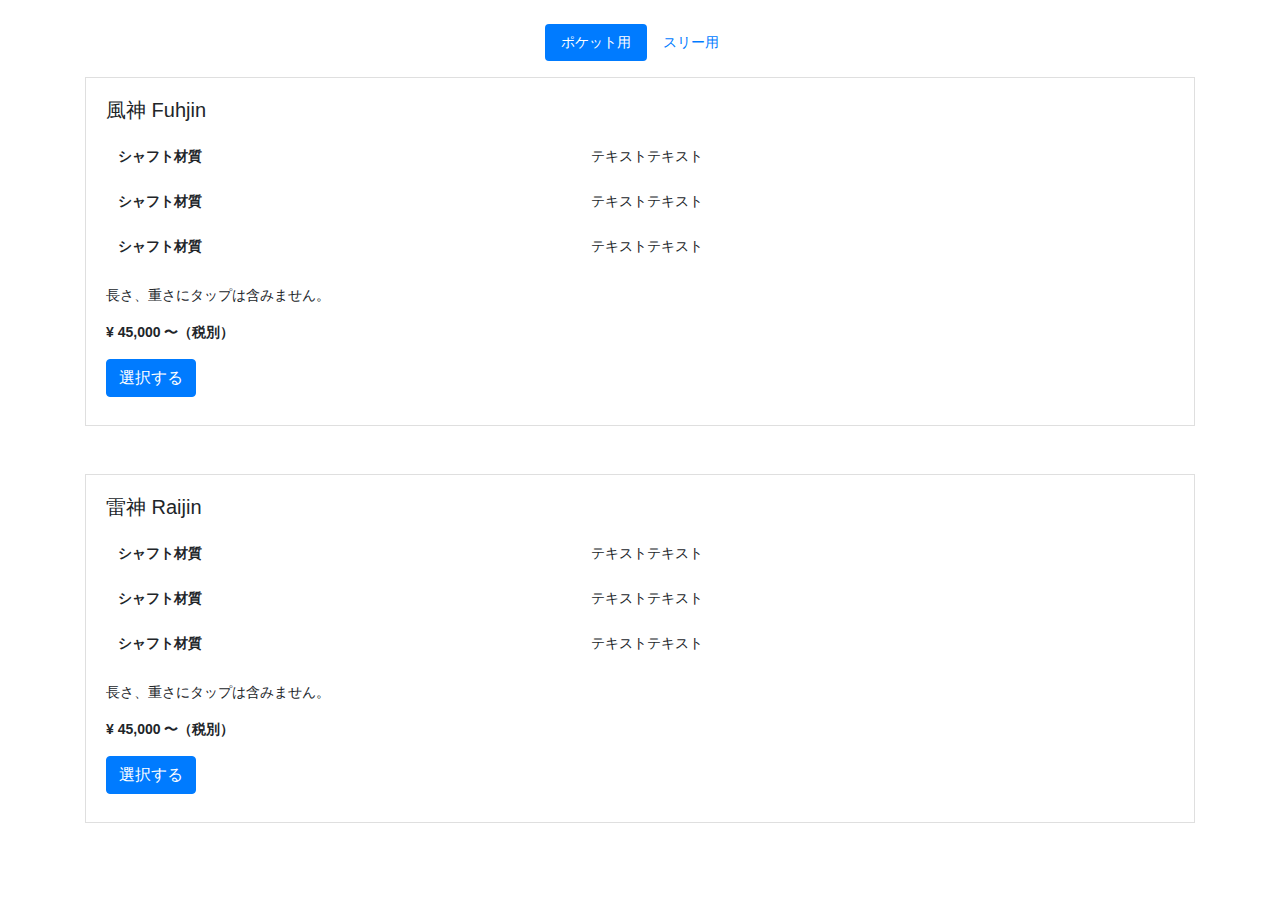
==== index.html @ 4dcd8f87 "add file" ====
<!DOCTYPE html>
<html lang="ja">
  <head>
    <meta charset="UTF-8" />
    <meta name="viewport" content="width=device-width, initial-scale=1.0" />
    <title>Document</title>
    <link
      rel="stylesheet"
      href="https://stackpath.bootstrapcdn.com/bootstrap/4.3.1/css/bootstrap.min.css"
      integrity="sha384-ggOyR0iXCbMQv3Xipma34MD+dH/1fQ784/j6cY/iJTQUOhcWr7x9JvoRxT2MZw1T"
      crossorigin="anonymous"
    />
    <link rel="stylesheet" href="./style.css" />
  </head>
  <body>
    <div class="container pt-4">
      <ul
        class="nav nav-pills mb-3 justify-content-center"
        id="pills-tab"
        role="tablist"
      >
        <li class="nav-item">
          <a
            class="nav-link active"
            id="pills-home-tab"
            data-toggle="pill"
            href="#pills-home"
            role="tab"
            aria-controls="pills-home"
            aria-selected="true"
            >ポケット用</a
          >
        </li>
        <li class="nav-item">
          <a
            class="nav-link"
            id="pills-profile-tab"
            data-toggle="pill"
            href="#pills-profile"
            role="tab"
            aria-controls="pills-profile"
            aria-selected="false"
            >スリー用</a
          >
        </li>
      </ul>
      <div class="tab-content" id="pills-tabContent">
        <div
          class="tab-pane fade show active"
          id="pills-home"
          role="tabpanel"
          aria-labelledby="pills-home-tab"
        >
          <div class="card rounded-0">
            <img
              src="https://placehold.jp/335x108.png"
              class="card-img-top w-100 rounded-0"
              alt=""
            />
            <div class="card-body">
              <h5 class="card-title">風神 Fuhjin</h5>
              <table class="table table-borderless">
                <tr>
                  <th>シャフト材質</th>
                  <td>テキストテキスト</td>
                </tr>
                <tr>
                  <th>シャフト材質</th>
                  <td>テキストテキスト</td>
                </tr>
                <tr>
                  <th>シャフト材質</th>
                  <td>テキストテキスト</td>
                </tr>
              </table>
              <p>長さ、重さにタップは含みません。</p>
              <p class="font-weight-bold">¥ 45,000 〜（税別）</p>
              <input
                type="radio"
                name=""
                value="ポケット用　風神シャフト"
                id="pocket-fuhjin"
                class="shaft-type"
              />
              <label for="pocket-fuhjin" class="btn btn-primary"
                >選択する</label
              >
            </div>
          </div>
          <div class="card rounded-0 mt-5">
            <img
              src="https://placehold.jp/335x108.png"
              class="card-img-top w-100 rounded-0"
              alt=""
            />
            <div class="card-body">
              <h5 class="card-title">雷神 Raijin</h5>
              <table class="table table-borderless">
                <tr>
                  <th>シャフト材質</th>
                  <td>テキストテキスト</td>
                </tr>
                <tr>
                  <th>シャフト材質</th>
                  <td>テキストテキスト</td>
                </tr>
                <tr>
                  <th>シャフト材質</th>
                  <td>テキストテキスト</td>
                </tr>
              </table>
              <p>長さ、重さにタップは含みません。</p>
              <p class="font-weight-bold">¥ 45,000 〜（税別）</p>
              <input
                type="radio"
                name=""
                value="ポケット用　雷神シャフト"
                id="pocket-raijin"
                class="shaft-type"
              />
              <label for="pocket-raijin" class="btn btn-primary"
                >選択する</label
              >
            </div>
          </div>
        </div>
        <div
          class="tab-pane fade"
          id="pills-profile"
          role="tabpanel"
          aria-labelledby="pills-profile-tab"
        >
        <div class="card rounded-0">
            <img
              src="https://placehold.jp/335x108.png"
              class="card-img-top w-100 rounded-0"
              alt=""
            />
            <div class="card-body">
              <h5 class="card-title">風神 Fuhjin</h5>
              <table class="table table-borderless">
                <tr>
                  <th>シャフト材質</th>
                  <td>テキストテキスト</td>
                </tr>
                <tr>
                  <th>シャフト材質</th>
                  <td>テキストテキスト</td>
                </tr>
                <tr>
                  <th>シャフト材質</th>
                  <td>テキストテキスト</td>
                </tr>
              </table>
              <p>長さ、重さにタップは含みません。</p>
              <p class="font-weight-bold">¥ 45,000 〜（税別）</p>
              <input
                type="radio"
                name=""
                value="スリー用　風神シャフト"
                id="three-fuhjin"
                class="shaft-type"
              />
              <label for="three-fuhjin" class="btn btn-primary"
                >選択する</label
              >
            </div>
          </div>
          <div class="card rounded-0 mt-5">
            <img
              src="https://placehold.jp/335x108.png"
              class="card-img-top w-100 rounded-0"
              alt=""
            />
            <div class="card-body">
              <h5 class="card-title">雷神 Raijin</h5>
              <table class="table table-borderless">
                <tr>
                  <th>シャフト材質</th>
                  <td>テキストテキスト</td>
                </tr>
                <tr>
                  <th>シャフト材質</th>
                  <td>テキストテキスト</td>
                </tr>
                <tr>
                  <th>シャフト材質</th>
                  <td>テキストテキスト</td>
                </tr>
              </table>
              <p>長さ、重さにタップは含みません。</p>
              <p class="font-weight-bold">¥ 45,000 〜（税別）</p>
              <input
                type="radio"
                name=""
                value="スリー用　雷神シャフト"
                id="three-raijin"
                class="shaft-type"
              />
              <label for="three-raijin" class="btn btn-primary"
                >選択する</label
              >
            </div>
          </div>
        </div>
      </div>
    </div>
    <script
      src="https://code.jquery.com/jquery-3.3.1.slim.min.js"
      integrity="sha384-q8i/X+965DzO0rT7abK41JStQIAqVgRVzpbzo5smXKp4YfRvH+8abtTE1Pi6jizo"
      crossorigin="anonymous"
    ></script>
    <script
      src="https://cdnjs.cloudflare.com/ajax/libs/popper.js/1.14.7/umd/popper.min.js"
      integrity="sha384-UO2eT0CpHqdSJQ6hJty5KVphtPhzWj9WO1clHTMGa3JDZwrnQq4sF86dIHNDz0W1"
      crossorigin="anonymous"
    ></script>
    <script
      src="https://stackpath.bootstrapcdn.com/bootstrap/4.3.1/js/bootstrap.min.js"
      integrity="sha384-JjSmVgyd0p3pXB1rRibZUAYoIIy6OrQ6VrjIEaFf/nJGzIxFDsf4x0xIM+B07jRM"
      crossorigin="anonymous"
    ></script>
    <script src="./main.js"></script>
  </body>
</html>
---- style.css ----
body {
    font-size: 14px;
}

input[type=radio] {
    display: none;
}

/* input[type=radio]:checked + label {
    background: red;
} */
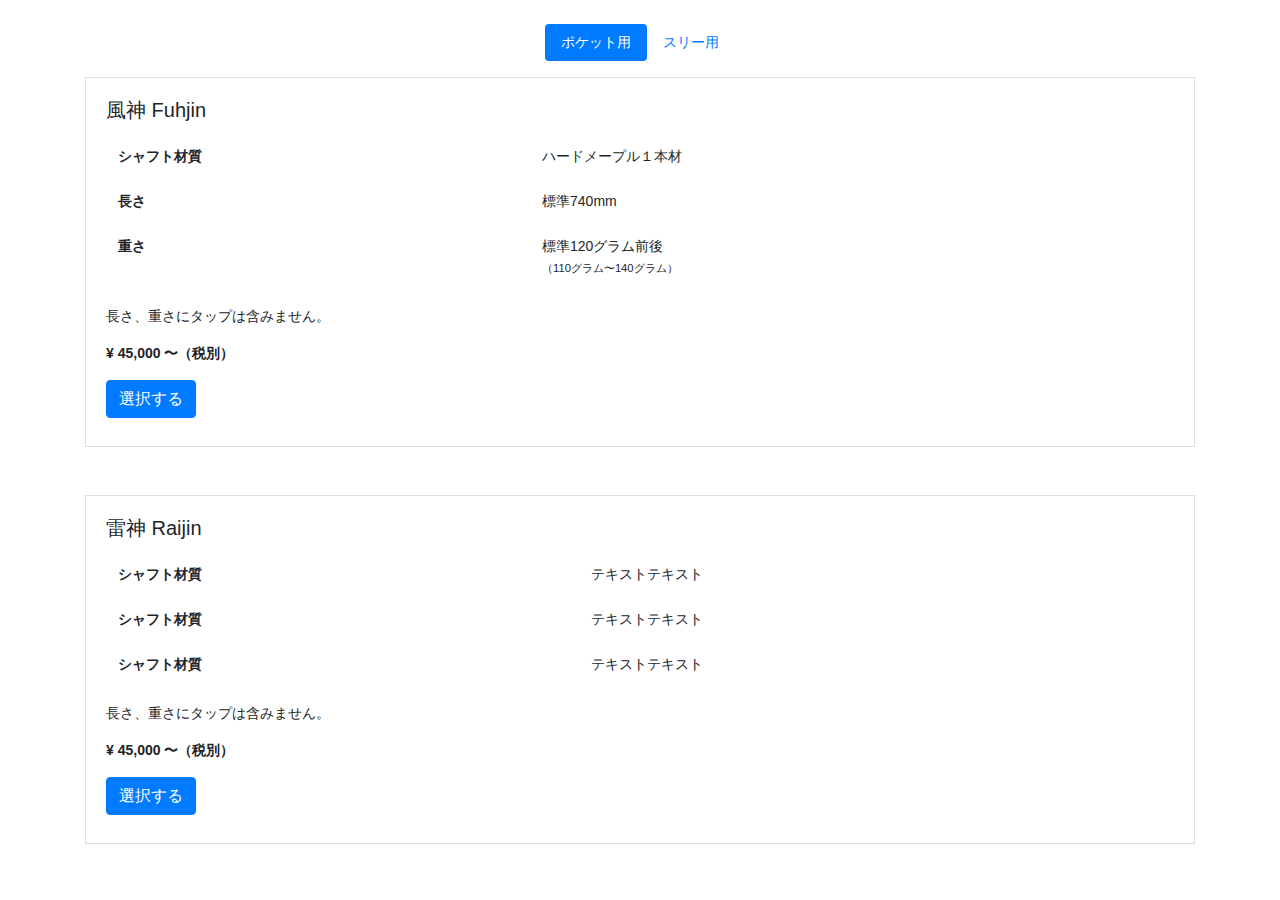
==== commit f1861d7a: "update text" ====
--- a/index.html
+++ b/index.html
@@ -62,15 +62,15 @@
               <table class="table table-borderless">
                 <tr>
                   <th>シャフト材質</th>
-                  <td>テキストテキスト</td>
-                </tr>
-                <tr>
-                  <th>シャフト材質</th>
-                  <td>テキストテキスト</td>
-                </tr>
-                <tr>
-                  <th>シャフト材質</th>
-                  <td>テキストテキスト</td>
+                  <td>ハードメープル１本材</td>
+                </tr>
+                <tr>
+                  <th>長さ</th>
+                  <td>標準740mm</td>
+                </tr>
+                <tr>
+                  <th>重さ</th>
+                  <td>標準120グラム前後<br><span class="test-secondary"><small>（110グラム〜140グラム）</small></span></td>
                 </tr>
               </table>
               <p>長さ、重さにタップは含みません。</p>
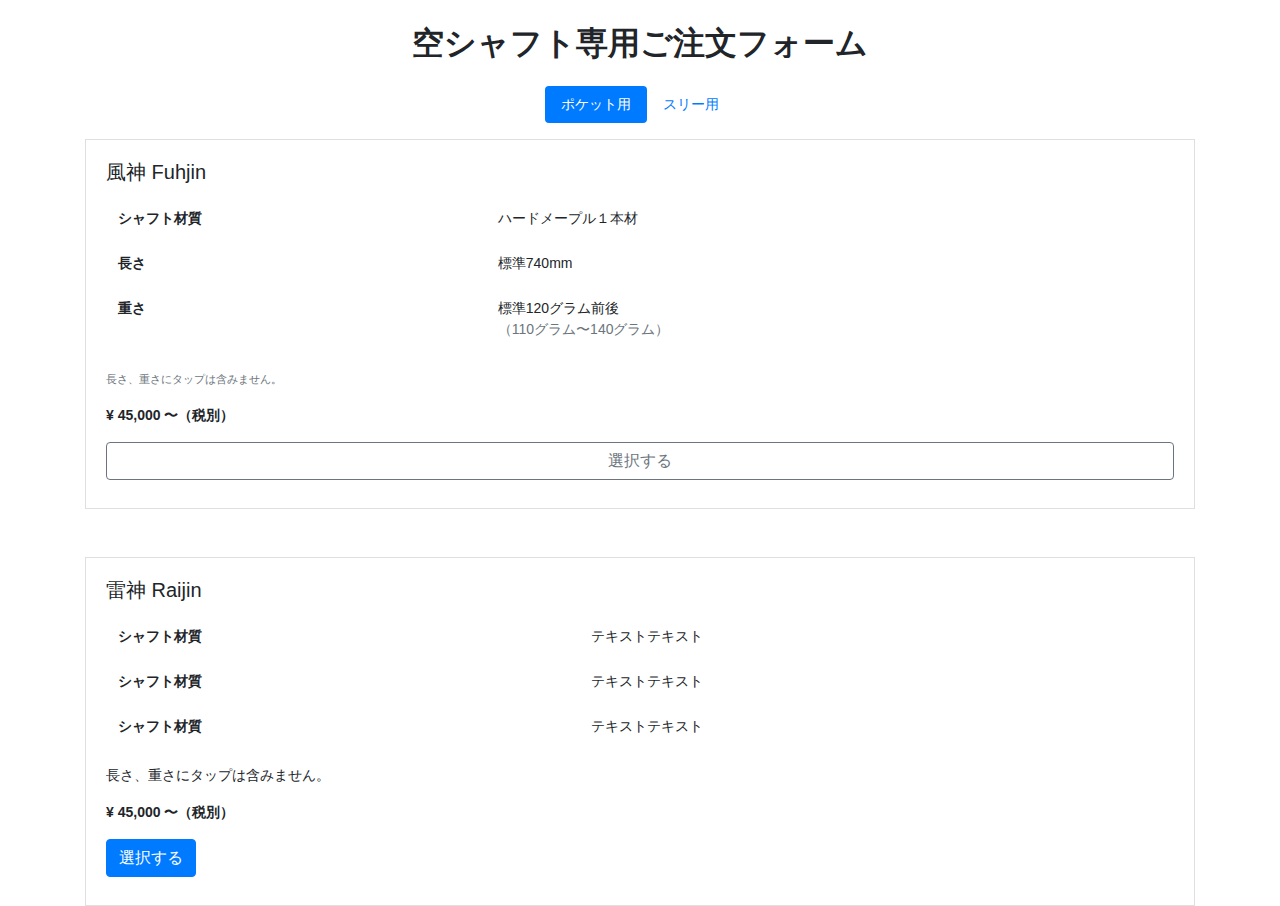
==== commit 911407d3: "update form-step2" ====
--- a/index.html
+++ b/index.html
@@ -14,6 +14,7 @@
   </head>
   <body>
     <div class="container pt-4">
+      <h2 class="text-center font-weight-bold mb-4">空シャフト専用ご注文フォーム</h2>
       <ul
         class="nav nav-pills mb-3 justify-content-center"
         id="pills-tab"
@@ -70,10 +71,10 @@
                 </tr>
                 <tr>
                   <th>重さ</th>
-                  <td>標準120グラム前後<br><span class="test-secondary"><small>（110グラム〜140グラム）</small></span></td>
-                </tr>
-              </table>
-              <p>長さ、重さにタップは含みません。</p>
+                  <td>標準120グラム前後<br><span class="text-secondary">（110グラム〜140グラム）</span></td>
+                </tr>
+              </table>
+              <p class="text-secondary"><small>長さ、重さにタップは含みません。</small></p>
               <p class="font-weight-bold">¥ 45,000 〜（税別）</p>
               <input
                 type="radio"
@@ -82,7 +83,7 @@
                 id="pocket-fuhjin"
                 class="shaft-type"
               />
-              <label for="pocket-fuhjin" class="btn btn-primary"
+              <label for="pocket-fuhjin" class="btn btn-outline-secondary w-100"
                 >選択する</label
               >
             </div>
--- a/style.css
+++ b/style.css
@@ -1,11 +1,46 @@
 body {
-    font-size: 14px;
+  font-size: 14px;
 }
 
-input[type=radio] {
-    display: none;
+input[type="radio"] {
+  display: none;
 }
 
-/* input[type=radio]:checked + label {
-    background: red;
-} */+.custom-radio {
+  position: relative; /* ボックスの位置を指定する */
+  padding: 0 0 0 30px; /* ボックス内側の余白を指定する */
+}
+.custom-radio:after,
+.custom-radio:before {
+  position: absolute; /* ボックスの位置を指定する */
+  content: ""; /* ボックスのコンテンツ */
+  display: block; /* ブロックレベル要素化する */
+  top: 50%; /* 上部から配置の基準位置を決める */
+}
+.custom-radio:after {
+  left: 0; /* 左から配置の基準位置を決める */
+  margin-top: -10px; /* チェック枠の位置 */
+  width: 18px; /* ボックスの横幅を指定する */
+  height: 18px; /* ボックスの高さを指定する */
+  border: 2px solid #f20d1e; /* ボックスの境界線を実線で指定する */
+  border-radius: 50%; /* ボックスの角丸を指定する */
+}
+.custom-radio:before {
+  left: 4px; /* 左から配置の基準位置を決める */
+  margin-top: -6px; /* チェックマークの位置 */
+  width: 10px; /* ボックスの横幅を指定する */
+  height: 10px; /* ボックスの高さを指定する */
+  background: #f20d1e; /* ボックスの背景色を指定する */
+  border-radius: 50%; /* ボックスの角丸を指定する */
+  opacity: 0; /* 要素を透過指定する */
+}
+input[type="radio"]:checked + .custom-radio:before {
+  opacity: 1; /* 要素を表示する */
+}
+.custom-radio:hover:after {
+  border-color: #f20d1e; /* ボックスの境界線を実線で指定する */
+}
+
+.custom-radio.width-fixed {
+    width: 18px;
+}